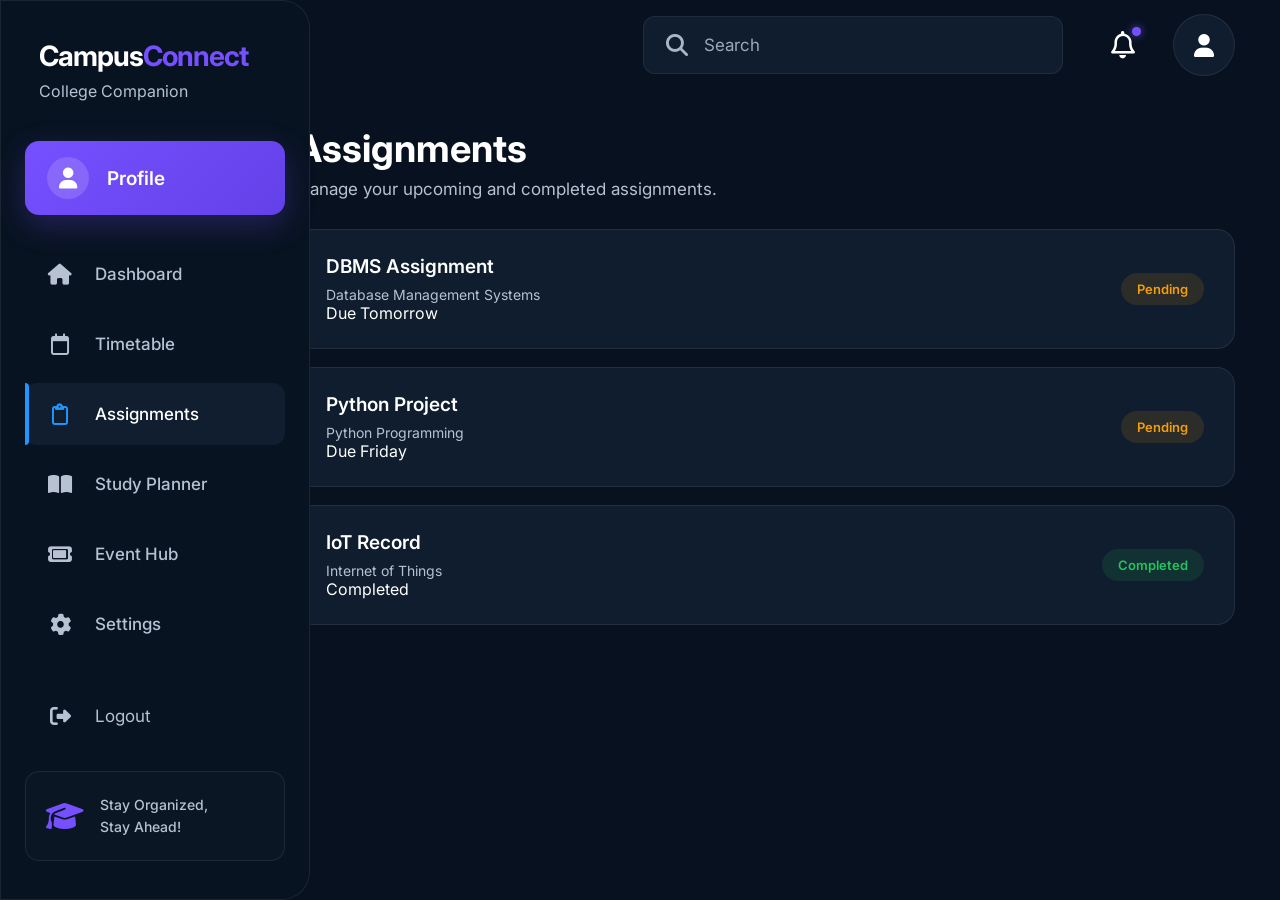
==== assignments.html @ f60fc41b "new changes" ====
<!DOCTYPE html>
<html lang="en">

<head>
    <meta charset="UTF-8">

    <meta name="viewport"
          content="width=device-width, initial-scale=1.0">

    <title>CampusConnect | Assignments</title>

    <link rel="preconnect"
          href="https://fonts.googleapis.com">

    <link rel="preconnect"
          href="https://fonts.gstatic.com"
          crossorigin>

    <link href="https://fonts.googleapis.com/css2?family=Inter:wght@400;500;600;700&display=swap"
          rel="stylesheet">

    <link rel="stylesheet"
          href="https://cdnjs.cloudflare.com/ajax/libs/font-awesome/6.6.0/css/all.min.css">

    <link rel="stylesheet" href="css/main.css">
    <link rel="stylesheet" href="css/sidebar.css">
    <link rel="stylesheet" href="css/header.css">
    <link rel="stylesheet" href="css/assignments.css">
</head>

<body>

    <!-- SIDEBAR -->

    <aside class="sidebar">

        <div class="brand">

            <h1>
                Campus<span>Connect</span>
            </h1>

            <p>College Companion</p>

        </div>


        <a href="#" class="profile-button">

            <i class="fa-solid fa-user"></i>

            <span>Profile</span>

        </a>


        <nav class="sidebar-nav">

            <a href="index.html" class="nav-item">

                <i class="fa-solid fa-house"></i>

                <span>Dashboard</span>

            </a>


            <a href="timetable.html" class="nav-item">

                <i class="fa-regular fa-calendar"></i>

                <span>Timetable</span>

            </a>


            <a href="assignments.html"
               class="nav-item active">

                <i class="fa-regular fa-clipboard"></i>

                <span>Assignments</span>

            </a>


            <a href="study-planner.html" class="nav-item">

                <i class="fa-solid fa-book-open"></i>

                <span>Study Planner</span>

            </a>


            <a href="events.html" class="nav-item">

                <i class="fa-solid fa-ticket"></i>

                <span>Event Hub</span>

            </a>


            <a href="settings.html" class="nav-item">

                <i class="fa-solid fa-gear"></i>

                <span>Settings</span>

            </a>

        </nav>


        <a href="#" class="logout">

            <i class="fa-solid fa-right-from-bracket"></i>

            <span>Logout</span>

        </a>


        <div class="sidebar-quote">

            <i class="fa-solid fa-graduation-cap"></i>

            <p>
                Stay Organized,<br>
                Stay Ahead!
            </p>

        </div>

    </aside>


    <!-- MAIN CONTENT -->

    <main class="main-content">

        <!-- HEADER -->

        <header class="top-header">

            <div class="search-box">

                <i class="fa-solid fa-magnifying-glass"></i>

                <input
                    type="text"
                    placeholder="Search">

            </div>


            <div class="header-actions">

                <button class="notification-button">

                    <i class="fa-regular fa-bell"></i>

                    <span class="notification-dot"></span>

                </button>


                <button class="user-button">

                    <i class="fa-solid fa-user"></i>

                </button>

            </div>

        </header>


        <!-- ASSIGNMENTS -->

        <section class="assignments-page">

            <div class="page-heading">

                <h2>Assignments</h2>

                <p>
                    Manage your upcoming and completed assignments.
                </p>

            </div>


            <div class="assignments-list">


                <!-- DBMS -->

                <div class="assignment-card">

                    <div class="assignment-info">

                        <h3>
                            DBMS Assignment
                        </h3>

                        <p>
                            Database Management Systems
                        </p>

                        <span class="due-date">
                            Due Tomorrow
                        </span>

                    </div>


                    <span class="assignment-status pending">
                        Pending
                    </span>

                </div>


                <!-- PYTHON -->

                <div class="assignment-card">

                    <div class="assignment-info">

                        <h3>
                            Python Project
                        </h3>

                        <p>
                            Python Programming
                        </p>

                        <span class="due-date">
                            Due Friday
                        </span>

                    </div>


                    <span class="assignment-status pending">
                        Pending
                    </span>

                </div>


                <!-- IOT -->

                <div class="assignment-card">

                    <div class="assignment-info">

                        <h3>
                            IoT Record
                        </h3>

                        <p>
                            Internet of Things
                        </p>

                        <span class="due-date">
                            Completed
                        </span>

                    </div>


                    <span class="assignment-status completed">
                        Completed
                    </span>

                </div>


            </div>

        </section>

    </main>


    <script src="js/main.js"></script>
    <script src="js/sidebar.js"></script>
    <script src="js/assignments.js"></script>

</body>

</html>
---- css/main.css ----
/* ================================
   CAMPUSCONNECT
   GLOBAL STYLES
================================ */

/* ---------- RESET ---------- */

* {
    margin: 0;
    padding: 0;
    box-sizing: border-box;
}


/* ---------- ROOT VARIABLES ---------- */

:root {

    --background: #07111f;
    --sidebar: #081321;
    --card: #101d2e;
    --card-light: #14253a;

    --text: #ffffff;
    --text-light: #b7c1d1;
    --text-muted: #7f8da3;

    --purple: #7650ff;
    --purple-light: #8b5cf6;

    --blue: #2196ff;
    --green: #35c96b;
    --orange: #ff9418;

    --border: rgba(255, 255, 255, 0.08);
}


/* ---------- BODY ---------- */

body {

    font-family: "Inter", sans-serif;

    background: var(--background);

    color: var(--text);

    min-height: 100vh;

    overflow-x: hidden;
}


/* ---------- LINKS ---------- */

a {

    color: inherit;

    text-decoration: none;
}


/* ---------- BUTTONS ---------- */

button {

    font-family: inherit;

    border: none;

    background: none;

    color: inherit;

    cursor: pointer;
}


/* ---------- INPUTS ---------- */

input {

    font-family: inherit;

    border: none;

    outline: none;
}


/* ---------- SCROLLBAR ---------- */

::-webkit-scrollbar {

    width: 7px;
}


::-webkit-scrollbar-track {

    background: var(--background);
}


::-webkit-scrollbar-thumb {

    background: #26364d;

    border-radius: 10px;
}


::-webkit-scrollbar-thumb:hover {

    background: var(--purple);
}


/* =================================
   MAIN CONTENT
================================= */

.main-content {

    margin-left: 250px;

    width: calc(100% - 250px);

    min-height: 100vh;

    box-sizing: border-box;

    overflow-x: hidden;
}


/* =================================
   RESPONSIVE
================================= */

@media (max-width: 900px) {

    .main-content {

        margin-left: 220px;

        width: calc(100% - 220px);
    }
}


@media (max-width: 650px) {

    .main-content {

        margin-left: 0;

        width: 100%;
    }
}
---- css/sidebar.css ----
/* ================================
   SIDEBAR
================================ */

.sidebar {
    position: fixed;

    left: 0;
    top: 0;
    bottom: 0;

    width: 310px;

    padding: 38px 24px;

    background: #081321;

    border: 1px solid rgba(255, 255, 255, 0.08);

    border-radius: 0 28px 28px 0;

    display: flex;
    flex-direction: column;

    z-index: 100;
}


/* ---------- BRAND ---------- */

.brand {
    padding: 0 14px;

    margin-bottom: 40px;
}

.brand h1 {
    font-size: 28px;

    font-weight: 700;

    letter-spacing: -1px;
}

.brand h1 span {
    color: var(--purple);
}

.brand p {
    margin-top: 8px;

    color: var(--text-light);

    font-size: 16px;
}


/* ---------- PROFILE ---------- */

.profile-button {
    height: 74px;

    padding: 0 22px;

    margin-bottom: 28px;

    display: flex;
    align-items: center;

    gap: 18px;

    background: linear-gradient(
        135deg,
        #7650ff,
        #6341e8
    );

    border-radius: 14px;

    font-size: 19px;

    font-weight: 600;

    box-shadow:
        0 10px 30px rgba(118, 80, 255, 0.25);

    transition: 0.25s ease;
}

.profile-button i {
    width: 42px;
    height: 42px;

    display: flex;
    align-items: center;
    justify-content: center;

    background: rgba(255, 255, 255, 0.15);

    border-radius: 50%;

    font-size: 21px;
}

.profile-button:hover {
    transform: translateY(-2px);

    box-shadow:
        0 14px 35px rgba(118, 80, 255, 0.35);
}


/* ---------- NAVIGATION ---------- */

.sidebar-nav {
    display: flex;

    flex-direction: column;

    gap: 8px;
}


.nav-item {
    position: relative;

    height: 62px;

    padding: 0 22px;

    display: flex;
    align-items: center;

    gap: 22px;

    color: var(--text-light);

    border-radius: 12px;

    font-size: 17px;

    font-weight: 500;

    transition: 0.25s ease;
}


.nav-item i {
    width: 26px;

    text-align: center;

    font-size: 21px;
}


/* ---------- ACTIVE ---------- */

.nav-item.active {
    color: white;

    background: #101e30;
}

.nav-item.active::before {
    content: "";

    position: absolute;

    left: 0;
    top: 0;
    bottom: 0;

    width: 4px;

    background: var(--blue);

    border-radius: 0 5px 5px 0;
}


.nav-item.active i {
    color: var(--blue);
}


/* ---------- HOVER ---------- */

.nav-item:hover {
    color: white;

    background: #101e30;

    transform: translateX(3px);
}


/* ---------- LOGOUT ---------- */

.logout {
    margin-top: auto;

    height: 62px;

    padding: 0 22px;

    display: flex;
    align-items: center;

    gap: 22px;

    color: var(--text-light);

    font-size: 17px;

    border-radius: 12px;

    transition: 0.25s ease;
}

.logout i {
    width: 26px;

    text-align: center;

    font-size: 21px;
}

.logout:hover {
    color: white;

    background: #101e30;
}


/* ---------- QUOTE ---------- */

.sidebar-quote {
    margin-top: 24px;

    padding: 20px;

    min-height: 90px;

    display: flex;
    align-items: center;

    gap: 16px;

    border: 1px solid var(--border);

    border-radius: 14px;

    background: rgba(255, 255, 255, 0.015);
}

.sidebar-quote i {
    color: var(--purple);

    font-size: 30px;
}

.sidebar-quote p {
    color: var(--text-light);

    font-size: 14px;

    line-height: 1.6;

    font-weight: 500;
}
---- css/header.css ----
/* ================================
   HEADER
================================ */

.top-header {
    height: 90px;

    display: flex;
    align-items: center;
    justify-content: flex-end;

    gap: 35px;

    padding: 0 45px;
}


/* ---------- SEARCH ---------- */

.search-box {
    width: 420px;
    height: 58px;

    display: flex;
    align-items: center;

    gap: 16px;

    padding: 0 22px;

    background: #101d2e;

    border: 1px solid rgba(255, 255, 255, 0.07);

    border-radius: 12px;
}

.search-box i {
    color: #aab6c7;

    font-size: 22px;
}

.search-box input {
    width: 100%;

    background: transparent;

    color: white;

    font-size: 17px;
}

.search-box input::placeholder {
    color: #9ba8ba;
}


/* ---------- HEADER ACTIONS ---------- */

.header-actions {
    display: flex;

    align-items: center;

    gap: 25px;
}


/* ---------- NOTIFICATION ---------- */

.notification-button {
    position: relative;

    width: 50px;
    height: 50px;

    display: flex;
    align-items: center;
    justify-content: center;

    color: white;

    font-size: 27px;
}

.notification-button:hover {
    color: var(--purple-light);
}


/* Notification dot */

.notification-dot {
    position: absolute;

    top: 7px;
    right: 7px;

    width: 9px;
    height: 9px;

    background: var(--purple);

    border-radius: 50%;

    box-shadow:
        0 0 8px rgba(118, 80, 255, 0.8);
}


/* ---------- USER BUTTON ---------- */

.user-button {
    width: 62px;
    height: 62px;

    display: flex;
    align-items: center;
    justify-content: center;

    background: #101d2e;

    border: 1px solid rgba(255, 255, 255, 0.08);

    border-radius: 50%;

    color: white;

    font-size: 23px;

    transition: 0.25s ease;
}

.user-button:hover {
    background: var(--purple);

    transform: scale(1.05);
}
---- css/assignments.css ----
/* ================================
   ASSIGNMENTS PAGE
================================ */

.assignments-page {
    width: 100%;
    box-sizing: border-box;
    padding: 35px 45px 50px;
}

/* ---------- PAGE HEADING ---------- */

.page-heading {
    margin-bottom: 30px;
}

.page-heading h2 {
    font-size: 38px;
    font-weight: 700;
    color: var(--text);
}

.page-heading p {
    margin-top: 8px;
    color: var(--text-light);
    font-size: 17px;
}

/* ---------- ASSIGNMENTS LIST ---------- */

.assignments-list {
    width: 100%;
    display: flex;
    flex-direction: column;
    gap: 18px;
}

/* ---------- ASSIGNMENT CARD ---------- */

.assignment-card {
    width: 100%;
    min-height: 110px;
    box-sizing: border-box;

    display: grid;
    grid-template-columns: 1fr auto;

    align-items: center;
    gap: 25px;

    padding: 25px 30px;

    background: var(--card);
    border: 1px solid var(--border);
    border-radius: 18px;

    transition: 0.25s ease;
}

.assignment-card:hover {
    transform: translateY(-2px);
    border-color: rgba(139, 92, 246, 0.5);
}

/* ---------- ASSIGNMENT INFO ---------- */

.assignment-info h3 {
    margin: 0;

    color: var(--text);
    font-size: 19px;
    font-weight: 600;
}

.assignment-info p {
    margin-top: 8px;

    color: var(--text-light);
    font-size: 14px;
}

/* ---------- STATUS ---------- */

.assignment-status {
    padding: 8px 16px;

    border-radius: 20px;

    font-size: 13px;
    font-weight: 600;

    white-space: nowrap;
}

.assignment-status.pending {
    color: #f59e0b;
    background: rgba(245, 158, 11, 0.12);
}

.assignment-status.completed {
    color: #22c55e;
    background: rgba(34, 197, 94, 0.12);
}

/* ---------- RESPONSIVE ---------- */

@media (max-width: 700px) {

    .assignments-page {
        padding: 25px 20px 40px;
    }

    .page-heading h2 {
        font-size: 30px;
    }

    .assignment-card {
        grid-template-columns: 1fr;
        gap: 15px;
        padding: 20px;
    }

    .assignment-status {
        width: fit-content;
    }
}
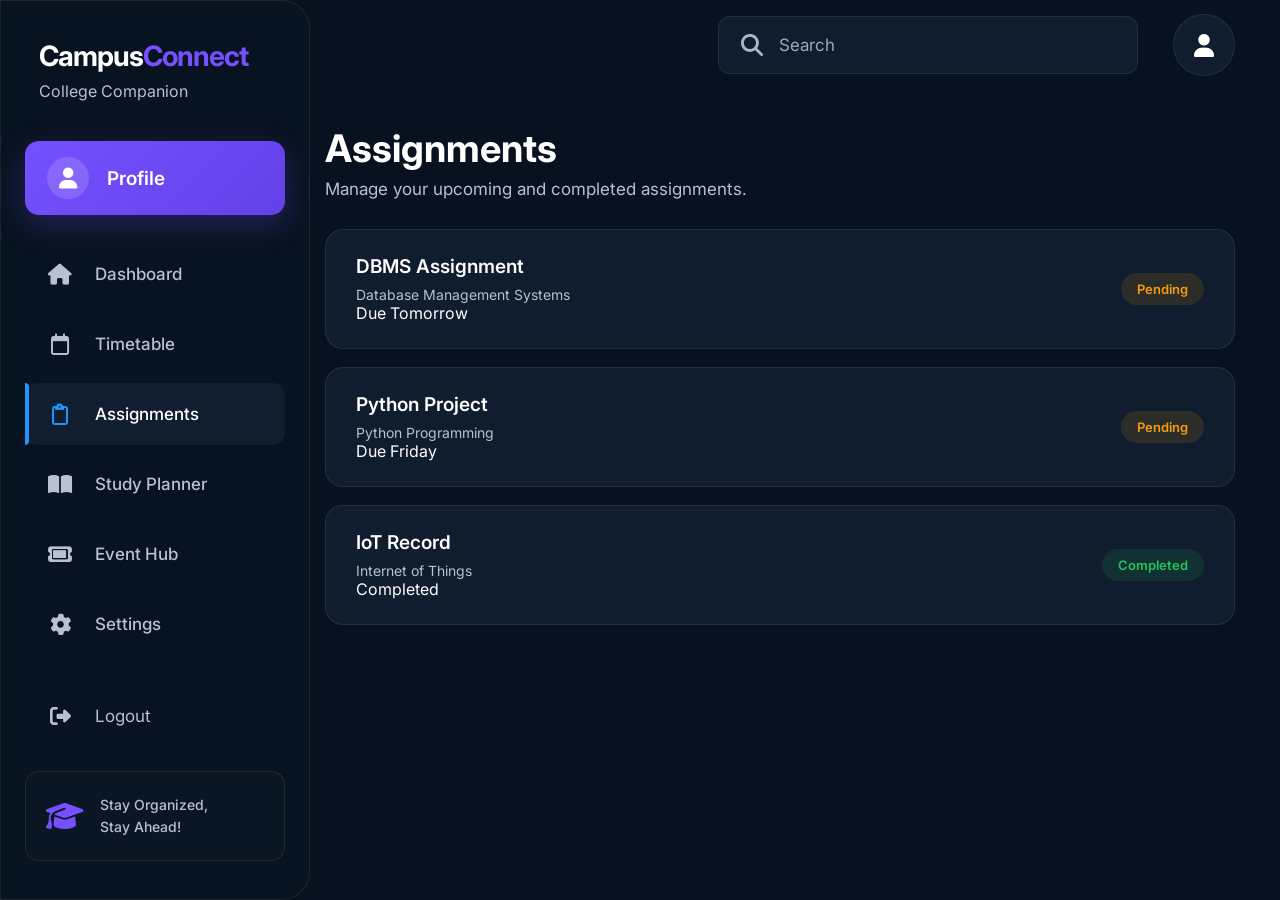
==== commit 7bd28dbd: "changes" ====
--- a/assignments.html
+++ b/assignments.html
@@ -45,7 +45,7 @@
         </div>
 
 
-        <a href="#" class="profile-button">
+        <a href="profile.html" class="profile-button">
 
             <i class="fa-solid fa-user"></i>
 
@@ -157,15 +157,6 @@
 
             <div class="header-actions">
 
-                <button class="notification-button">
-
-                    <i class="fa-regular fa-bell"></i>
-
-                    <span class="notification-dot"></span>
-
-                </button>
-
-
                 <button class="user-button">
 
                     <i class="fa-solid fa-user"></i>
--- a/css/main.css
+++ b/css/main.css
@@ -1,7 +1,8 @@
-/* ================================
+/* =================================
    CAMPUSCONNECT
    GLOBAL STYLES
-================================ */
+================================= */
+
 
 /* ---------- RESET ---------- */
 
@@ -18,6 +19,7 @@
 
     --background: #07111f;
     --sidebar: #081321;
+
     --card: #101d2e;
     --card-light: #14253a;
 
@@ -124,9 +126,9 @@
 
 .main-content {
 
-    margin-left: 250px;
+    margin-left: 280px;
 
-    width: calc(100% - 250px);
+    width: calc(100% - 280px);
 
     min-height: 100vh;
 
@@ -144,9 +146,9 @@
 
     .main-content {
 
-        margin-left: 220px;
+        margin-left: 280px;
 
-        width: calc(100% - 220px);
+        width: calc(100% - 280px);
     }
 }
 
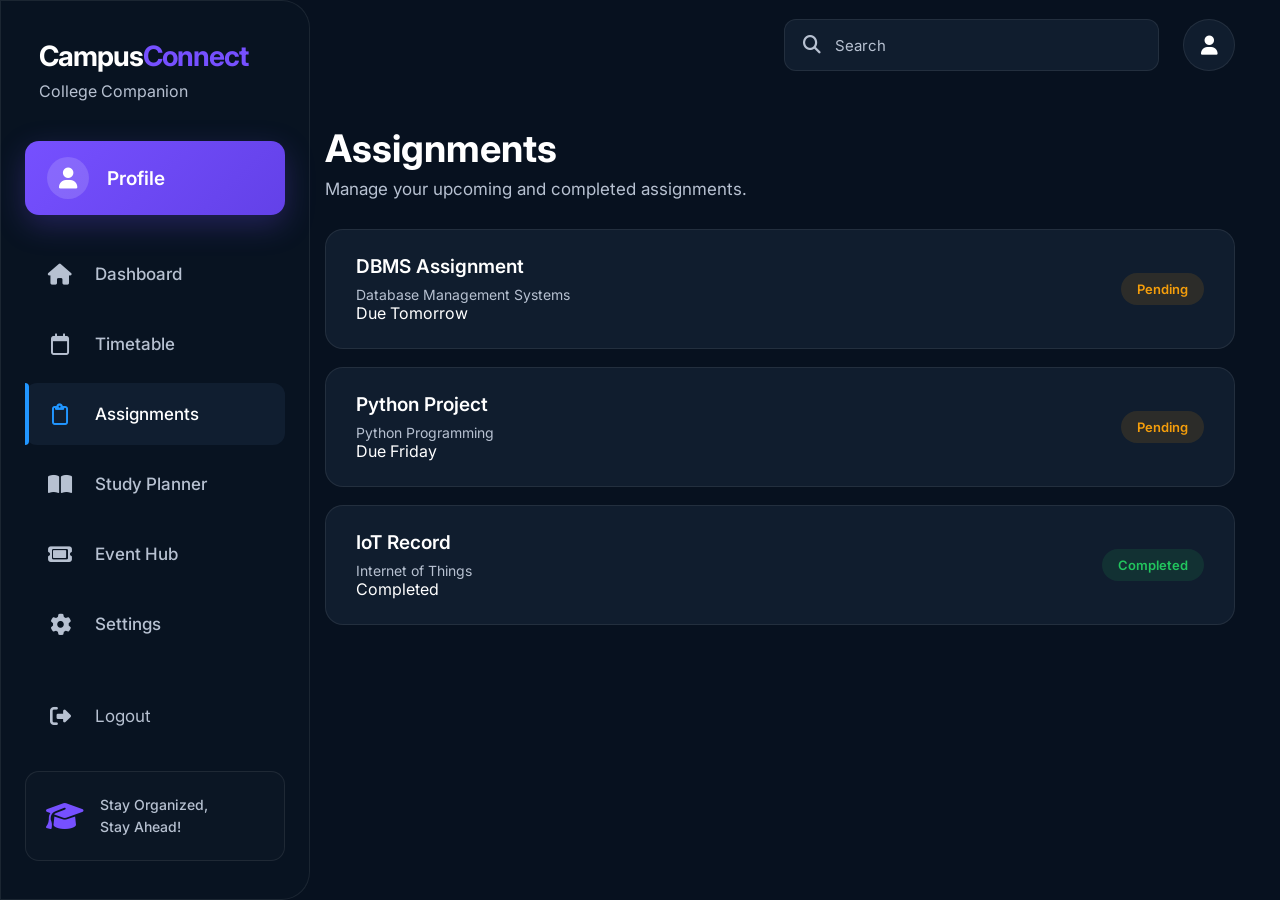
==== commit 0b31a27d: "new changes" ====
--- a/assignments.html
+++ b/assignments.html
@@ -157,11 +157,11 @@
 
             <div class="header-actions">
 
-                <button class="user-button">
+                <a href="profile.html" class="user-button">
 
                     <i class="fa-solid fa-user"></i>
 
-                </button>
+                </a>
 
             </div>
 
--- a/css/header.css
+++ b/css/header.css
@@ -1,139 +1,185 @@
-/* ================================
+/* =================================
+   CAMPUSCONNECT
    HEADER
-================================ */
+================================= */
+
+
+/* ---------- TOP HEADER ---------- */
 
 .top-header {
+
+    width: 100%;
+
     height: 90px;
 
     display: flex;
+
     align-items: center;
+
     justify-content: flex-end;
 
-    gap: 35px;
+    gap: 24px;
 
-    padding: 0 45px;
+    padding: 18px 45px;
+
+    box-sizing: border-box;
 }
 
 
 /* ---------- SEARCH ---------- */
 
 .search-box {
-    width: 420px;
-    height: 58px;
+
+    width: 375px;
+
+    height: 52px;
 
     display: flex;
+
     align-items: center;
 
-    gap: 16px;
+    gap: 14px;
 
-    padding: 0 22px;
+    padding: 0 18px;
 
-    background: #101d2e;
+    background: var(--card);
 
-    border: 1px solid rgba(255, 255, 255, 0.07);
+    border: 1px solid var(--border);
 
     border-radius: 12px;
+
+    transition: 0.2s ease;
 }
 
-.search-box i {
-    color: #aab6c7;
 
-    font-size: 22px;
+.search-box:focus-within {
+
+    border-color: var(--purple);
+
+    box-shadow: 0 0 0 3px rgba(118, 80, 255, 0.12);
 }
 
+
+.search-box i {
+
+    color: var(--text-light);
+
+    font-size: 18px;
+}
+
+
 .search-box input {
+
     width: 100%;
 
     background: transparent;
 
-    color: white;
+    color: var(--text);
 
-    font-size: 17px;
+    font-size: 15px;
 }
 
+
 .search-box input::placeholder {
-    color: #9ba8ba;
+
+    color: var(--text-light);
 }
 
 
 /* ---------- HEADER ACTIONS ---------- */
 
 .header-actions {
+
     display: flex;
 
     align-items: center;
 
-    gap: 25px;
+    justify-content: center;
+
+    gap: 14px;
 }
 
 
-/* ---------- NOTIFICATION ---------- */
+/* ---------- PROFILE BUTTON ---------- */
 
-.notification-button {
-    position: relative;
+.user-button {
 
-    width: 50px;
-    height: 50px;
+    width: 52px;
+
+    height: 52px;
 
     display: flex;
+
     align-items: center;
+
     justify-content: center;
 
-    color: white;
+    border-radius: 50%;
 
-    font-size: 27px;
-}
+    background: var(--card);
 
-.notification-button:hover {
-    color: var(--purple-light);
+    border: 1px solid var(--border);
+
+    color: var(--text);
+
+    font-size: 19px;
+
+    transition: 0.2s ease;
 }
 
 
-/* Notification dot */
+.user-button:hover {
 
-.notification-dot {
-    position: absolute;
+    background: var(--card-light);
 
-    top: 7px;
-    right: 7px;
+    border-color: var(--purple);
 
-    width: 9px;
-    height: 9px;
+    color: var(--purple-light);
 
-    background: var(--purple);
-
-    border-radius: 50%;
-
-    box-shadow:
-        0 0 8px rgba(118, 80, 255, 0.8);
+    transform: translateY(-1px);
 }
 
 
-/* ---------- USER BUTTON ---------- */
+/* =================================
+   RESPONSIVE
+================================= */
 
-.user-button {
-    width: 62px;
-    height: 62px;
+@media (max-width: 900px) {
 
-    display: flex;
-    align-items: center;
-    justify-content: center;
+    .top-header {
 
-    background: #101d2e;
+        padding: 18px 25px;
+    }
 
-    border: 1px solid rgba(255, 255, 255, 0.08);
+    .search-box {
 
-    border-radius: 50%;
-
-    color: white;
-
-    font-size: 23px;
-
-    transition: 0.25s ease;
+        width: 300px;
+    }
 }
 
-.user-button:hover {
-    background: var(--purple);
 
-    transform: scale(1.05);
+@media (max-width: 650px) {
+
+    .top-header {
+
+        height: auto;
+
+        padding: 18px 20px;
+
+        justify-content: space-between;
+    }
+
+    .search-box {
+
+        width: calc(100% - 66px);
+
+        height: 48px;
+    }
+
+    .user-button {
+
+        width: 48px;
+
+        height: 48px;
+    }
 }
